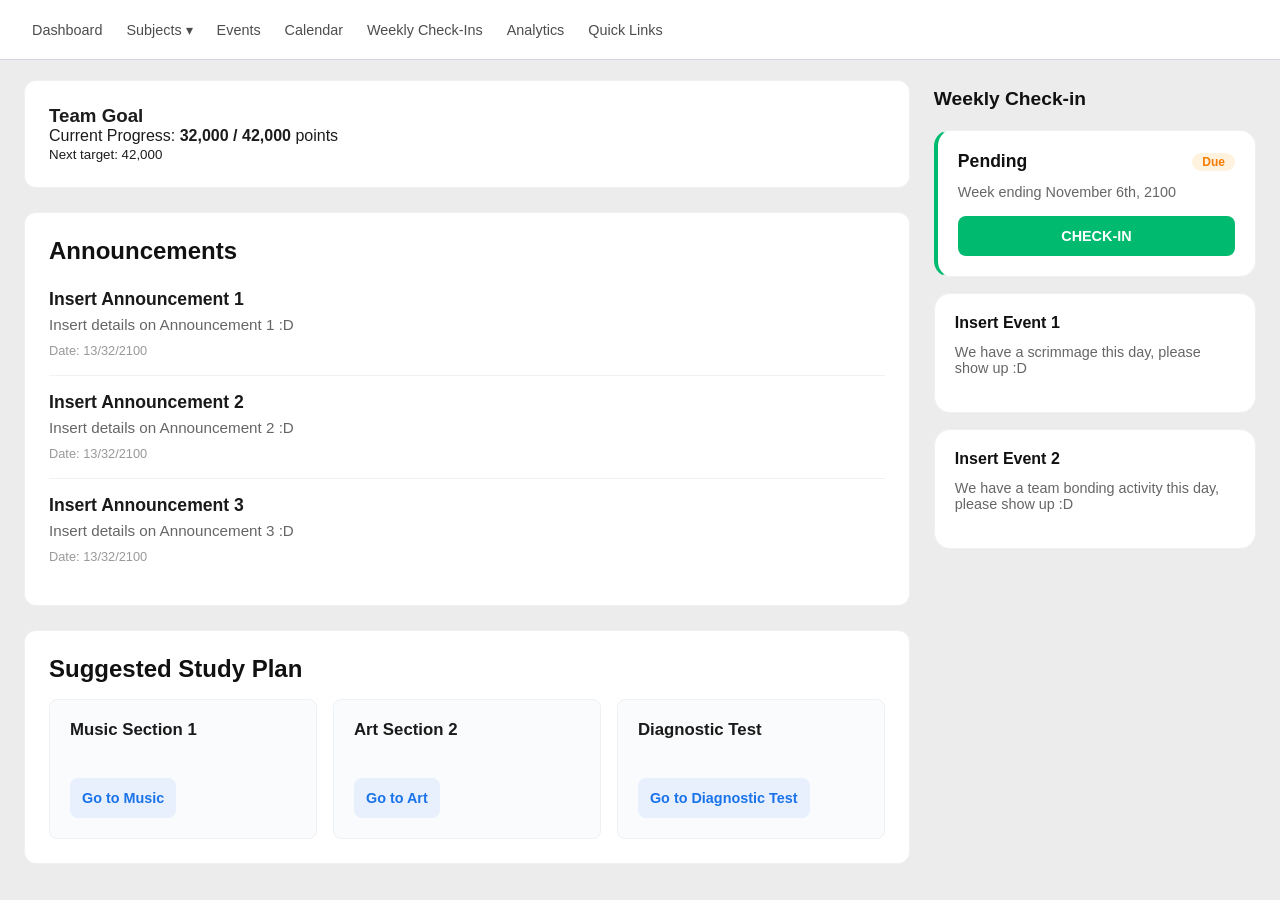
==== html/index.html @ 6cb1272c "first commit" ====
<!DOCTYPE html>
<html lang="en">

<!-- HEADING -->
<head>
    <meta charset="UTF-8">
    <meta name="viewport" content="width=device-width, initial-scale=1.0">
    <title>Acadec Hub - Dashboard</title>
    <link rel="stylesheet" href="../css/main.css">
</head>

<body>
    <!-- NAVIGATION BAR -->
     <nav class="navigationBar">
        <ul class="navigationLists">

            <!-- Pages -->
            <li><a href="index.html" class="onThisPage">Dashboard</a></li> <!-- Current page -->

            <li class="dropdown">
                <a href="#" class="dropdownButton">Subjects ▾</a>
                <div class="dropdownSubjects">
                    <a href="subjects/art.html">Art</a>
                    <a href="subjects/econ.html">Economics</a>
                    <a href="subjects/lit.html">Literature</a>
                    <a href="subjects/math.html">Math</a>
                    <a href="subjects/music.html">Music</a>
                    <a href="subjects/sci.html">Science</a>
                    <a href="subjects/socsci.html">Social Science</a>
                </div>
            </li>

            <!-- Other pages -->
            <li><a href="events.html">Events</a></li>
            <li><a href="calendar.html">Calendar</a></li>
            <li><a href="check-in.html">Weekly Check-Ins</a></li>
            <li><a href="analytics.html">Analytics</a></li>
            <li><a href="quickLinks.html">Quick Links</a></li>
        </ul>
     </nav>

     <!-- MAIN STUFF -->
     <main>

        <section class="mainContent"> <!-- Main content class -->

            <!-- Overall Score Tracker -->
            <div class="teamGoalMarker">
                <h3>Team Goal</h3>
                <p class="goalMarkerText">Current Progress: <b>32,000 / 42,000</b> points</p>
                <p><small>Next target: 42,000</small></p>
            </div>

            <!-- ANNOUNCEMENTS -->
            <section class="announcements">
                <h2>Announcements</h2>

                <!-- Announcement Cards -->
                <div class="announcementCard">
                    <h4>Insert Announcement 1</h4>
                    <p>Insert details on Announcement 1 :D</p>
                    <small>Date: 13/32/2100</small>
                </div>

                <div class="announcementCard">
                    <h4>Insert Announcement 2</h4>
                    <p>Insert details on Announcement 2 :D</p>
                    <small>Date: 13/32/2100</small>
                </div>

                <div class="announcementCard">
                    <h4>Insert Announcement 3</h4>
                    <p>Insert details on Announcement 3 :D</p>
                    <small>Date: 13/32/2100</small>
                </div>

            </section>

            <!-- SUGGESTED THINGS TO DO -->
             <section class="suggestionBoard">
                <h2>Suggested Study Plan</h2>

                <div class="suggestion-cards-container">
                    <section class="suggestionCard">
                        <h3>Music Section 1</h3>
                        <a href="music.html" class="suggestionButton">Go to Music</a>
                    </section>

                    <section class="suggestionCard">
                        <h3>Art Section 2</h3>
                        <a href="art.html" class="suggestionButton">Go to Art</a>
                    </section>

                    <section class="suggestionCard">
                        <h3>Diagnostic Test</h3>
                        <a href="tests.html" class="suggestionButton">Go to Diagnostic Test</a>
                    </section>
                </div>
            </section>
        </section>

        <!-- SIDEBAR -->
        <aside class="sidebar">
            <h2>Weekly Check-in</h2>

            <!-- Sidebar Cards -->
            <section class="checkinSidebarCard"> <!-- Check-in Card -->
                <h3>Pending</h3>
                <p class="sidebarDescription">Week ending November 6th, 2100</p>
                <a href="check-in.html" class="checkInButton">CHECK-IN</a>

            </section>
            
            <!-- Events Cards -->
            <section class="eventSidebarCard">
                <h3>Insert Event 1</h3>
                <p class="sidebarDescription">We have a scrimmage this day, please show up :D</p>
            </section>

            <section class="eventSidebarCard">
                <h3>Insert Event 2</h3>
                <p class="sidebarDescription">We have a team bonding activity this day, please show up :D</p>
            </section>
        </aside>


     </main>

    <!-- Connects JavaScript file -->
     <script src="../js/main.js"></script>


</body>
---- css/main.css ----
:root {
    /* General Main Colors */
    --backgroundColor: #ececec;
    --cardBackgroundColor: #ffffff;
    --textMainColor: #1c1c1c;
    --textSecondaryColor: #4d4d4d;
    --blueColor: #2e7fe8;
    --hoverBlueColor: #0c5fcb;
    --borderColor: #cfd4de;
    --greenBackground: #31984f;
    --greenText: #137333;
}

/* General Reset stuff */
* {
    box-sizing: border-box;
    margin: 0; padding: 0;
    font-family: -apple-system, BlinkMacSystemFont, "Segoe UI", Roboto, Helvetica, Arial, sans-serif;
}

body {
    background-color: var(--backgroundColor);
    color: var(--textMainColor);
    padding: 80px 24px 24px 24px; /* 80 on top, 24 on other sides */
} 

/* General Navigation Bar */
.navigationBar {
    position: fixed; 
    top: 0; 
    left: 0;                           
    width: 100%; 
    height: 60px;                      
    background-color: var(--cardBackgroundColor); 
    border-bottom: 1px solid var(--borderColor); 
    display: flex; 
    justify-content: space-between; /* Space distribution is equal */
    align-items: center;               
    padding: 0 2rem; /* 2rem on both left and right */
    z-index: 1000;
}

/* Navigation List */
.navigationLists {
    display: flex;
    list-style: none; /* No bullet points */
    align-items: center;
    margin: 0; 
    padding: 0; 
    gap: 1.5rem; /* 1.5rem gap between each subject */
}

/* Navigation List Link Aesthetics */
.navigationLists a {
    color: var(--textSecondaryColor);
    font-weight: 500; 
    font-size: 0.9rem; 
    text-decoration: none;
    transition: color 0.2s ease;
}

/* Hovering over certain stuff on navigation bar */
.navigationLists a:hover {
    color: var(--hoverBlueColor);
}

/* Dropdown Menu Stuff */
.dropdown {
    position: relative; 
    display: inline-block; /* Next to others on same line, but has block element properties */
}

.dropdownButton { /* Detects that cursor is the one interacting */
    cursor: pointer;
}

/* Makes it so that the dropdown menu doesn't immediately go away */
.dropdownSubjects::before {
    content: '';
    position: absolute;
    top: -25px; 
    left: 0;
    width: 100%; 
    height: 30px;
    background: transparent;
}

/* Dropdown Subjects (Art, Econ, Lit, etc) */
.dropdownSubjects {
    display: none; 
    position: absolute;
    background: var(--cardBackgroundColor);
    min-width: 200px;
    top: 39px; 
    left: 0;
}

/* Dropdown Subject Text */
.dropdownSubjects a {
    display: block; /* Line breaks */
    color: var(--textMainColor);
    padding: 10px 16px;
}

/* Hovering over subjects */
.dropdownSubjects a:hover {
    background-color: var(--backgroundColor); 
    color: var(--hoverBlueColor);
}

.dropdown:hover .dropdownSubjects {
    display: block; /* Line breaks */
}

/* Main container */
main {
    display: grid; 
    grid-template-columns: 2.75fr 1fr; /* 3:1 ratio of main vs sidebar */
    gap: 24px;
    max-width: 1400px;
    margin: 0 auto;
    align-items: start; /* Line up at top edge */
}

/* Left Content Column */
.mainContent {
    display: flex; 
    flex-direction: column; /* Stacks vertically */
    gap: 24px;
}

/* Main Heading */
.mainContent h2 {
    font-size: 1.5rem; 
    font-weight: 600;
    color: #111111;
    margin-bottom: 16px;
}

/* Content Cards */
.teamGoalMarker, .announcements, .suggestionBoard {
    background: #ffffff;
    border: 1px solid #eef1f4; 
    border-radius: 12px;
    padding: 24px;
}

/* Announcement Cards */
.announcementCard, .quizlet {
    background: #ffffff;
    border-top: 1px solid #f0f2f5;
    padding: 16px 0;
}

.announcementCard:first-of-type { /* Very first announcement card */
    border-top: none; 
    padding-top: 8px;
}

/* Small Heading for Announcement Cards */
.announcementCard h4 { 
    font-size: 1.1rem;
    color: #1a1a1a;
    margin-bottom: 6px;
}

/* Regular text for Announcement Cards */
.announcementCard p {
    font-size: 0.95rem;
    color: #666666;
    margin-bottom: 8px;
}

/* Date/Time text for Announcement Cards */
.announcementCard small {
    color: #999999;
    font-size: 0.8rem;
}

/* Suggestion Board */
.suggestionBoard .suggestion-cards-container {
    display: flex; 
    gap: 16px;
    margin-top: 16px;
}

/* Suggestion Cards */
.suggestionCard {
    flex: 1; 
    display: flex; 
    flex-direction: column; /* Stacks vertically */
    justify-content: space-between; /* Even space between things */
    align-items: flex-start;
    background-color: #fafbfc;
    border: 1px solid #eef1f4; 
    border-radius: 8px;
    padding: 20px; 
    min-height: 140px;
}

/* Suggestion Card Small Heading */
.suggestionCard h3 {
    font-size: 1.05rem;
    color: #1a1a1a;
    margin-bottom: 12px;
}

/* Suggestion Button */
.suggestionButton {
    background-color: #e8f0fe; 
    color: #1a73e8;
    text-align: center; 
    margin-top: auto; /* Aligns button at base */
    display: block; /* Line breaks */
    text-align: center; 
    font-weight: 600; 
    font-size: 0.9rem; 
    text-decoration: none;
    padding: 12px; 
    border-radius: 8px;
    transition: background 0.2s;
}


/* When hovering over suggestion button */
.suggestionButton:hover {
    background-color: #d2e3fc;
}

/* Sidebar Stuff */
.sidebar {
    display: flex; 
    flex-direction: column; /* Stacks vertically */
    gap: 16px; 
    padding-top: 8px;
}

/* Sidebar Font */
.sidebar > h2 {
    font-size: 1.2rem; 
    font-weight: 600;
    color: #111111;
    margin-bottom: 4px;
}

/* Sidebar Cards */
.checkinSidebarCard, .eventSidebarCard, .practiceTestSidebarCard {
    background: #ffffff;
    border: 1px solid #eef1f4; 
    border-radius: 16px;
    padding: 20px;
}

.practiceTestSidebarCard {
    align-items: center;
    border-left: 4px solid #1a73e8;
}


/* Practice Test Text Spacing */
.practiceTestSidebarCard p {
    line-height: 1.5;

}

/* Check-In Card Specifics */
.checkinSidebarCard {
    border-left: 4px solid #00ba70;
}

/* Check in Sidebar Card Header */
.checkinSidebarCard h3 {
    font-size: 1.1rem;
    color: #111111;
    display: flex; 
    justify-content: space-between; /* Spaces evenly */
    align-items: center;
    width: 100%;
}

/* Practice Test Sidebar Card Header */
.practiceTestSidebarCard h3 {
    font-size: 1.1rem;
    color: #111111;
    display: flex; 
    justify-content: space-between; /* Spaces evenly */
    align-items: center;
    width: 100%;

}

/* Tag Style for Check in Sidebar Card */
.checkinSidebarCard h3::after {
    content: 'Due';
    font-size: 0.75rem; 
    font-weight: 600;
    background-color: #fff3e0; 
    color: #f57c00;
    padding: 2px 10px; 
    border-radius: 12px; 
}

/* Sidebar Description */
.sidebarDescription {
    font-size: 0.9rem;
    color: #666666;
    margin: 12px 0 16px 0;
}

/* Check in Button */
.checkInButton {
    display: block; /* Line breaks */
    text-align: center; 
    background-color: #00ba70; 
    color: #ffffff;
    font-weight: 600; 
    font-size: 0.9rem; 
    text-decoration: none;
    padding: 12px; 
    border-radius: 8px;
    transition: background 0.2s;
}

.practiceTestButton {
    margin: 10px 0px
}

/* Check in Button Hovering Over */
.checkInButton:hover {
    background-color: #00a362;
}

/* Upcoming Event Widget Cards */
.eventSidebarCard h3 {
    font-size: 1rem; 
    font-weight: 600;
    color: #111111;
    margin-bottom: 6px;
}

/* Sizing Stuff */
@media (max-width: 900px) { /* If browser window = 900 pixels, grid is single column */
    main {
        grid-template-columns: 1fr;
    }
}

@media (max-width: 600px) { /* If browser window = 600 pixels, everything is lined up */
    .suggestionBoard .suggestion-cards-container {
        flex-direction: column;
    }
}

/* Subject Big Boxes */
.subjectHeading, .notes, .quizletBlock, .gameBlock {
    background: #ffffff;
    border: 1px solid #eef1f4; 
    border-radius: 12px;
    padding: 24px;
}

/* Subject Big Boxes Font */
.subjectHeading p {
    font-size: 1.1rem;
    color: #666666;
    margin-bottom: 8px;
    line-height: 1.0;
}

/* Subject Small Boxes */
.unitStuff, .sectionText, .blooketKahootBlock {
    background: #ffffffc7;
    border: 1px solid #c7c7c7; 
    border-radius: 12px;
    padding: 0 !important;
    margin: 14px;
    overflow: hidden;
}

/* Gap between header for each note box and actual note links */
.sectionText h3 {
    background-color: #e8f0fe;
    color: var(--blueColor);
    padding: 12px 20px;
    margin-bottom: 0;
    font-size: 1.05rem;
    font-weight: 600;
    border-bottom: 1px solid #cfd4de;
}

/* Gap between header for each note box and actual note links */
.unitStuff h3 {
    background-color: #e8f0fe;
    color: var(--blueColor);
    padding: 12px 20px;
    margin-bottom: 0;
    font-size: 1.05rem;
    font-weight: 600;
    border-bottom: 1px solid #cfd4de;
}

.blooketKahootBlock h3 {
    background-color: #e8f0fe;
    color: var(--blueColor);
    padding: 12px 20px;
    margin-bottom: 0;
    font-size: 1.05rem;
    font-weight: 600;
    border-bottom: 1px solid #cfd4de;
}

/* Link Formatting Subjects */
.noteLinkTitle {
    font-size: 1rem;
    line-height: 1.0;
    white-space: nowrap;
    float: left; /* Makes title go to left */
    clear: left; /* New title starts on new line */
}

/* Formatting of box of the notes (resets everything) */
.notesLink {
   display: block;
   overflow: hidden;
   padding: 10px 20px;
}

/* Formatting links in notes box */
.notesLink a {
    float: right; /* Makes links go to the right */
    text-align: right;
    margin-left: 15px;
    margin-bottom: 16px;
    
}

/* Bolded line formatting */
.notesLink br {
    display: block !important;
    clear: both;
}

/* Remove bottom spacing from each note box */
.notesLink span:last-of-type ~ a {
    margin-bottom: 0;
}

/* Gap between quizlet title and actual quizlet */
.quizlet h3 {
    margin-bottom: 10px;
}

/* Gap between actual quizlet and link */
.quizletLink {
    margin-top: 10px;
}
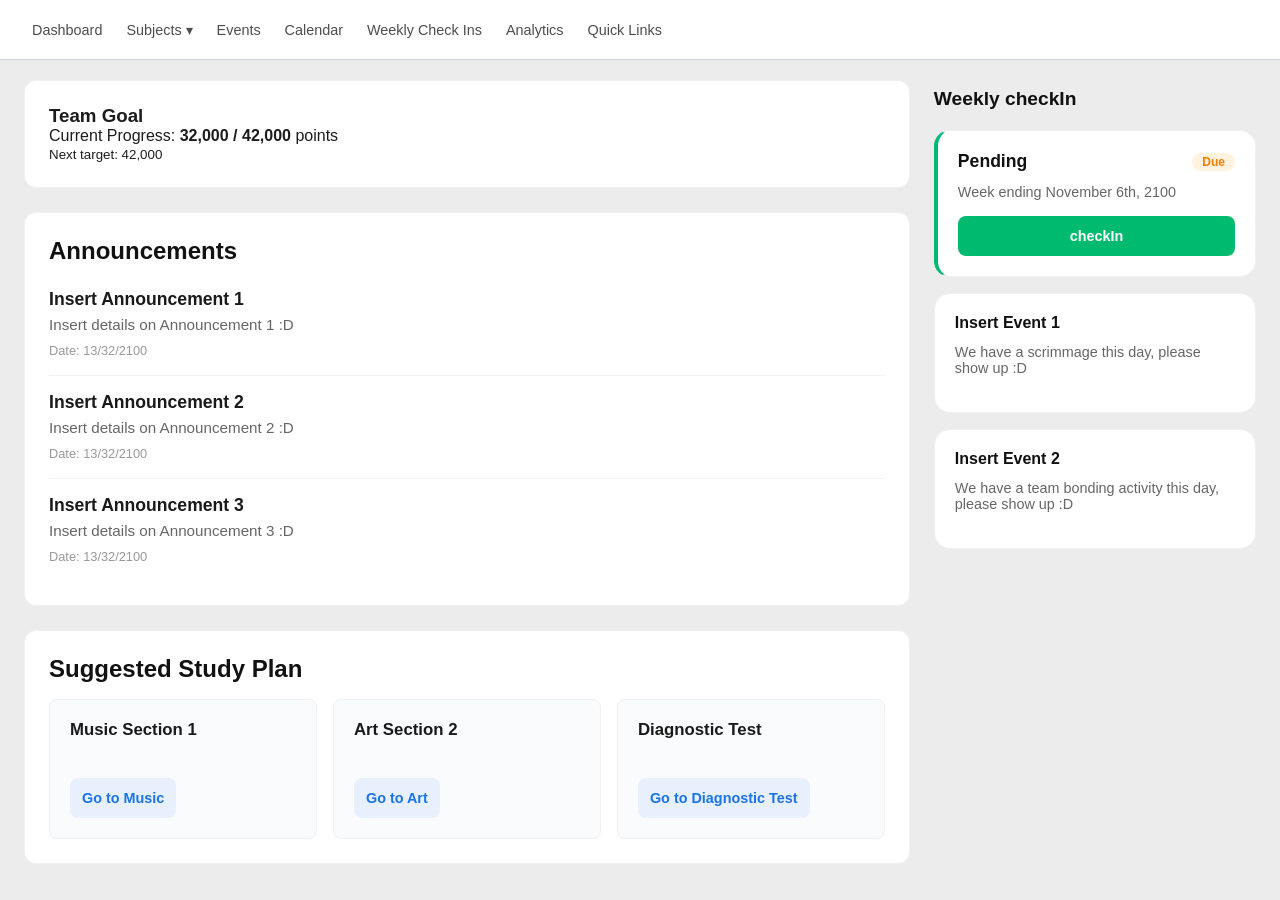
==== commit d26669fe: "js fixes + check in" ====
--- a/html/index.html
+++ b/html/index.html
@@ -33,7 +33,7 @@
             <!-- Other pages -->
             <li><a href="events.html">Events</a></li>
             <li><a href="calendar.html">Calendar</a></li>
-            <li><a href="check-in.html">Weekly Check-Ins</a></li>
+            <li><a href="checkIn.html">Weekly Check Ins</a></li>
             <li><a href="analytics.html">Analytics</a></li>
             <li><a href="quickLinks.html">Quick Links</a></li>
         </ul>
@@ -101,13 +101,13 @@
 
         <!-- SIDEBAR -->
         <aside class="sidebar">
-            <h2>Weekly Check-in</h2>
+            <h2>Weekly checkIn</h2>
 
             <!-- Sidebar Cards -->
-            <section class="checkinSidebarCard"> <!-- Check-in Card -->
+            <section class="checkinSidebarCard"> <!-- checkIn Card -->
                 <h3>Pending</h3>
                 <p class="sidebarDescription">Week ending November 6th, 2100</p>
-                <a href="check-in.html" class="checkInButton">CHECK-IN</a>
+                <a href="checkIn.html" class="checkInButton">checkIn</a>
 
             </section>
             
@@ -127,8 +127,7 @@
      </main>
 
     <!-- Connects JavaScript file -->
-     <script src="../js/main.js"></script>
-
+    <script src="../java/main.js"></script>
 
 </body>
 
--- a/css/main.css
+++ b/css/main.css
@@ -454,3 +454,117 @@
 .quizletLink {
     margin-top: 10px;
 }
+
+/* Check in Section (NOT FORM) */
+.checkInFormAesthetics {
+    background: #ffffff;
+    border: 1px solid #eef1f4; 
+    border-radius: 12px;
+    padding: 24px;
+}
+
+/* Headings for Check */
+.checkInFormAesthetics h3 {
+    font-size: 1.05rem;
+    color: #1a1a1a;
+    margin-bottom: 15px;
+    padding-bottom: 3px;
+    padding-top: 15px;
+    border-top: 1px solid #f0f2f5;
+}
+
+
+.weeklyFormIndividualAspects h4 {
+    font-size: 1rem;
+    color: #1a1a1a;
+    padding-bottom: 10px;
+    padding-top: 3px;
+}
+
+.checkInFormAesthetics h3:first-of-type { /* Very first announcement card */
+    border-top: none;
+    padding-top: 4px;
+}
+
+.weeklyFormIndividualAspects {
+    margin-bottom: 10px;
+}
+
+/* Text field input on weekly check ins */
+.weeklyFormIndividualAspects input[type="text"] {
+    width: 100%;
+    max-width: 500px;
+    height: 40px;
+    padding: 12px;
+    border: 1px solid #cfd4de;
+    border-radius: 8px;
+    font-size: 0.95rem;
+}
+
+/* Adjustmenets to slider */
+.slider {
+    display: flex;
+    align-items: center;
+    gap: 10px;
+    padding-bottom: 3px;
+}
+
+/* Adjustmenets to actual slider */
+.actualSlider {
+    appearance: none;
+    height: 6px;
+    background: #cacaca;
+    border-radius: 4px;
+    width: 250px;
+}
+
+/* Make slide ball big */
+.actualSlider::-webkit-slider-thumb {
+    width: 25px;
+    height: 25px;
+}
+
+/* Displaying number on slider */
+#hoursDisplayed, #artConfidenceDisplay, #econConfidenceDisplay, #litConfidenceDisplay, #mathConfidenceDisplay, #musicConfidenceDisplay, #sciConfidenceDisplay, #socsciConfidenceDisplay {
+    font-size: 0.95rem;
+    font-weight: 600;
+}
+
+/* Practice Test Inputting Card */
+.testCard {
+    display: flex;
+    gap: 12px;
+    align-items: center;
+    border: 1px solid #cfd4de;
+    border-radius: 8px;
+    padding: 12px 16px;
+    width: 675px;
+    margin-top: 16px;
+}
+
+/* Input boxes practice tests */
+.typeOfTest, .testSubject, .testSection, .testScore {
+    height: 30px;
+    padding: 0 6px;
+    border: 1px solid #cfd4de;
+    border-radius: 6px;
+}
+
+/* Input boxes practice tests */
+.removeTestButton {
+    height: 30px;
+    padding: 0 6px;
+    border: 1px solid #cecece;
+    border-radius: 6px;
+    width: 100px;
+}
+
+/* Add practice test button */
+.addPracticeTestButton {
+    height: 30px;
+    padding: 0 6px;
+    border: 1px solid #cecece;
+    border-radius: 6px;
+    width: 150px;
+
+}
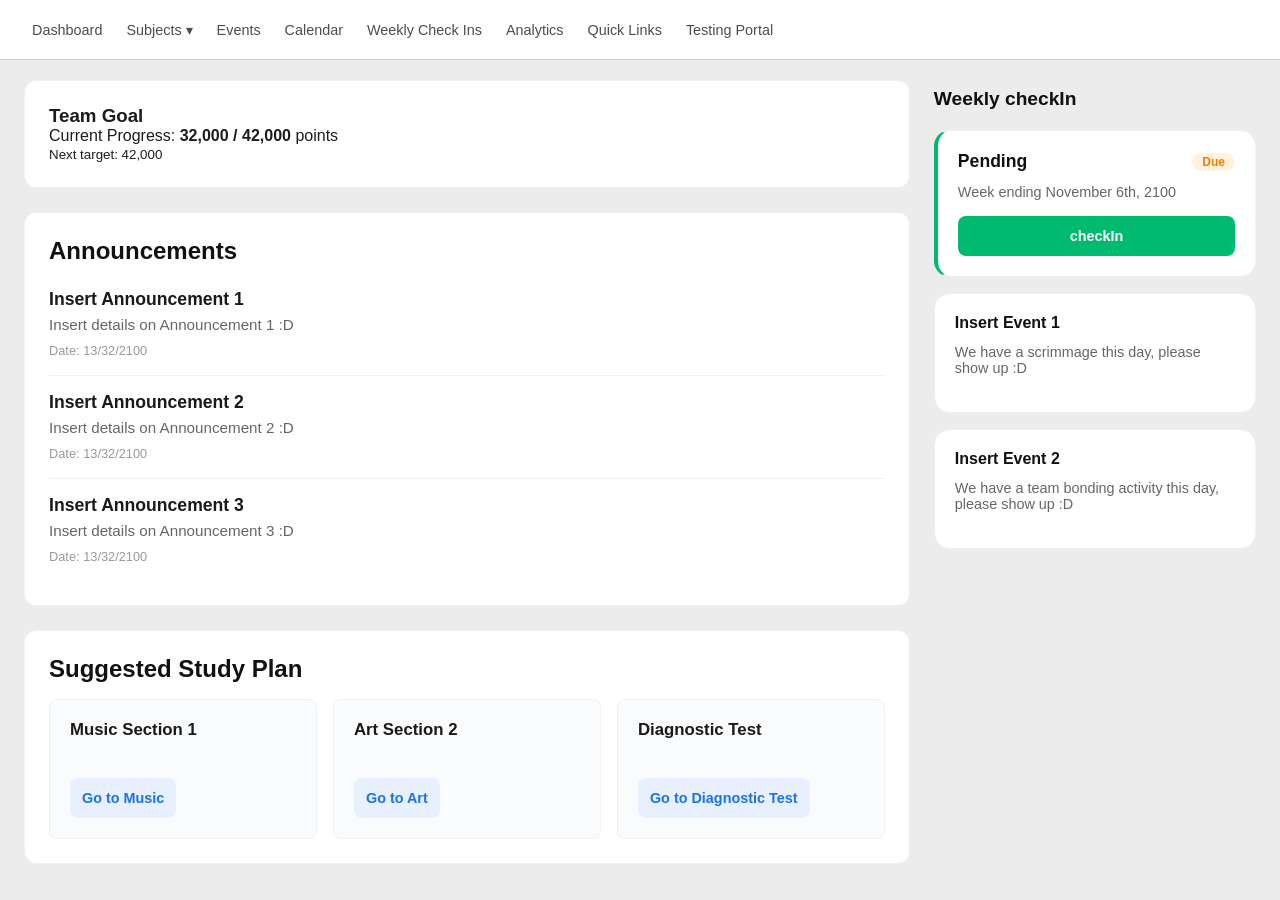
==== commit e027190d: "added tests to navbar and test page" ====
--- a/html/index.html
+++ b/html/index.html
@@ -36,6 +36,7 @@
             <li><a href="checkIn.html">Weekly Check Ins</a></li>
             <li><a href="analytics.html">Analytics</a></li>
             <li><a href="quickLinks.html">Quick Links</a></li>
+            <li><a href="tests.html"> Testing Portal</a></li>
         </ul>
      </nav>
 
--- a/css/main.css
+++ b/css/main.css
@@ -218,14 +218,22 @@
     text-decoration: none;
     padding: 12px; 
     border-radius: 8px;
+}
+
+.testingButtonActual {
+    display: inline-block;
+    margin-top: 5px;
+    text-align: center; 
+    background-color: #e8f0fe; 
+    color: #1a73e8;
+    font-weight: 600; 
+    font-size: 0.9rem; 
+    text-decoration: none;
+    padding: 12px; 
+    border-radius: 8px;
     transition: background 0.2s;
 }
 
-
-/* When hovering over suggestion button */
-.suggestionButton:hover {
-    background-color: #d2e3fc;
-}
 
 /* Sidebar Stuff */
 .sidebar {
@@ -325,6 +333,10 @@
     margin: 10px 0px
 }
 
+.testingButton {
+    margin: 10px 0px
+}
+
 /* Check in Button Hovering Over */
 .checkInButton:hover {
     background-color: #00a362;
@@ -567,4 +579,20 @@
     border-radius: 6px;
     width: 150px;
 
-}+}
+
+/* Individual Aspects of Taking Practice Test */
+.practiceTestFormIndividual {
+    margin-bottom: 20px;
+    width: 100%;
+    max-width: 500px;
+}
+
+#practiceTestForm select.practiceTestFormIndividual {
+    height: 40px;
+    padding: 0 14px;
+    font-size: 0.90rem;
+    border: 1px solid #cfd4de;
+    border-radius: 8px;
+}
+
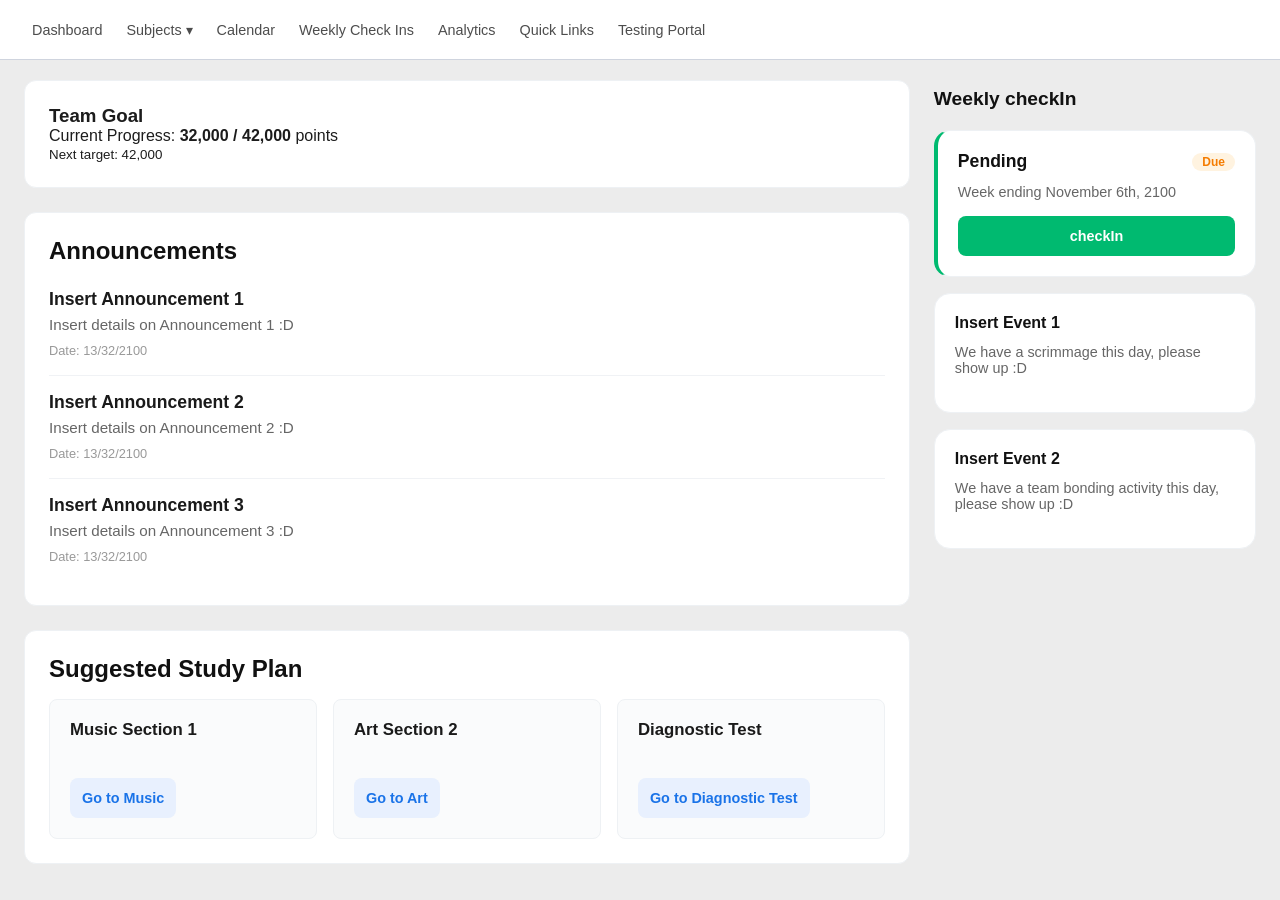
==== commit 16a1d9e5: "edited nav bar + started analytics" ====
--- a/html/index.html
+++ b/html/index.html
@@ -31,7 +31,6 @@
             </li>
 
             <!-- Other pages -->
-            <li><a href="events.html">Events</a></li>
             <li><a href="calendar.html">Calendar</a></li>
             <li><a href="checkIn.html">Weekly Check Ins</a></li>
             <li><a href="analytics.html">Analytics</a></li>
--- a/css/main.css
+++ b/css/main.css
@@ -1,5 +1,7 @@
+/* GENERAL STUFF */
+
+/* General Main Colors */
 :root {
-    /* General Main Colors */
     --backgroundColor: #ececec;
     --cardBackgroundColor: #ffffff;
     --textMainColor: #1c1c1c;
@@ -11,7 +13,7 @@
     --greenText: #137333;
 }
 
-/* General Reset stuff */
+/* General Resetting Stuff */
 * {
     box-sizing: border-box;
     margin: 0; padding: 0;
@@ -21,8 +23,10 @@
 body {
     background-color: var(--backgroundColor);
     color: var(--textMainColor);
-    padding: 80px 24px 24px 24px; /* 80 on top, 24 on other sides */
+    padding: 80px 24px 24px 24px;
 } 
+
+/* NAVIGATION */
 
 /* General Navigation Bar */
 .navigationBar {
@@ -34,13 +38,13 @@
     background-color: var(--cardBackgroundColor); 
     border-bottom: 1px solid var(--borderColor); 
     display: flex; 
-    justify-content: space-between; /* Space distribution is equal */
+    justify-content: space-between;
     align-items: center;               
-    padding: 0 2rem; /* 2rem on both left and right */
+    padding: 0 2rem;
     z-index: 1000;
 }
 
-/* Navigation List */
+/* Navigation Lists */
 .navigationLists {
     display: flex;
     list-style: none; /* No bullet points */
@@ -59,12 +63,12 @@
     transition: color 0.2s ease;
 }
 
-/* Hovering over certain stuff on navigation bar */
 .navigationLists a:hover {
     color: var(--hoverBlueColor);
 }
 
-/* Dropdown Menu Stuff */
+/* NAVIGATION DROPDOWN STUFF */
+
 .dropdown {
     position: relative; 
     display: inline-block; /* Next to others on same line, but has block element properties */
@@ -112,7 +116,8 @@
     display: block; /* Line breaks */
 }
 
-/* Main container */
+
+/* MAIN STUFF */
 main {
     display: grid; 
     grid-template-columns: 2.75fr 1fr; /* 3:1 ratio of main vs sidebar */
@@ -137,6 +142,8 @@
     margin-bottom: 16px;
 }
 
+/* ORGANIZE THESE LATER */
+
 /* Content Cards */
 .teamGoalMarker, .announcements, .suggestionBoard {
     background: #ffffff;
@@ -176,6 +183,94 @@
     color: #999999;
     font-size: 0.8rem;
 }
+
+/* Analysis General Cards */
+.subjectsPredicted, .testData, .projectedOverall {
+    border-top: 1px solid #f0f2f5;
+    padding: 16px 0;
+    margin-bottom: 12px;
+
+}
+
+.projectedOverall {
+    text-align: center;
+}
+
+.subjectsPredicted, .testData {
+    font-size: 1.05rem;
+    color: #1a1a1a;
+    margin-bottom: 12px;
+
+}
+
+.analyticsMain h3 {
+    font-size: 1.1rem;
+    font-weight: 600;
+    margin-bottom: 16px;
+}
+
+.projectedOverall h2 {
+    margin-bottom: 12px;
+    
+}
+
+.projectedOverall h1 {
+    color: #0c5fcb;
+    font-weight: 800;
+    font-size: 3rem;
+}
+
+/* Analytics Table */
+table {
+    width: 100%;
+    border-collapse: collapse;
+    margin-top: 20px;
+}
+
+table th {
+    padding: 6px 0px;
+    font-size: 0.95rem;
+    text-align: left;
+    border-bottom: 1px solid #f0f2f5;
+}
+
+table td {
+    padding: 5px 1px;
+    font-size: 0.95rem;
+    text-align: left;
+    border-bottom: 1px solid #f0f2f5;
+}
+
+/* Progress Bar for Analytics */
+.progressBar {
+    width: 150px;
+    height: 15px;
+    background-color: #ececec;
+    border-radius: 4px;
+    display: inline-flex;
+    align-items: center;
+}
+
+.progressBarFilled {
+    background: #0c5fcb;
+    border-radius: 4px;
+    height: 100%;
+    display: flex;
+    align-items: center;
+}
+
+tr:nth-of-type(2) .progressBarFilled { width: 96%; }
+tr:nth-of-type(3) .progressBarFilled { width: 90%; }
+tr:nth-of-type(4) .progressBarFilled { width: 90%; }
+tr:nth-of-type(5) .progressBarFilled { width: 83%; }
+tr:nth-of-type(6) .progressBarFilled { width: 94%; }
+tr:nth-of-type(7) .progressBarFilled { width: 94%; }
+tr:nth-of-type(8) .progressBarFilled { width: 90%; }
+tr:nth-of-type(9) .progressBarFilled { width: 80%; }
+tr:nth-of-type(10) .progressBarFilled { width: 93%; }
+tr:nth-of-type(11) .progressBarFilled { width: 94%; }
+tr:nth-of-type(12) .progressBarFilled { width: 90%; }
+
 
 /* Suggestion Board */
 .suggestionBoard .suggestion-cards-container {
@@ -364,7 +459,7 @@
 }
 
 /* Subject Big Boxes */
-.subjectHeading, .notes, .quizletBlock, .gameBlock {
+.subjectHeading, .notes, .quizletBlock, .gameBlock, .analyticsMain {
     background: #ffffff;
     border: 1px solid #eef1f4; 
     border-radius: 12px;
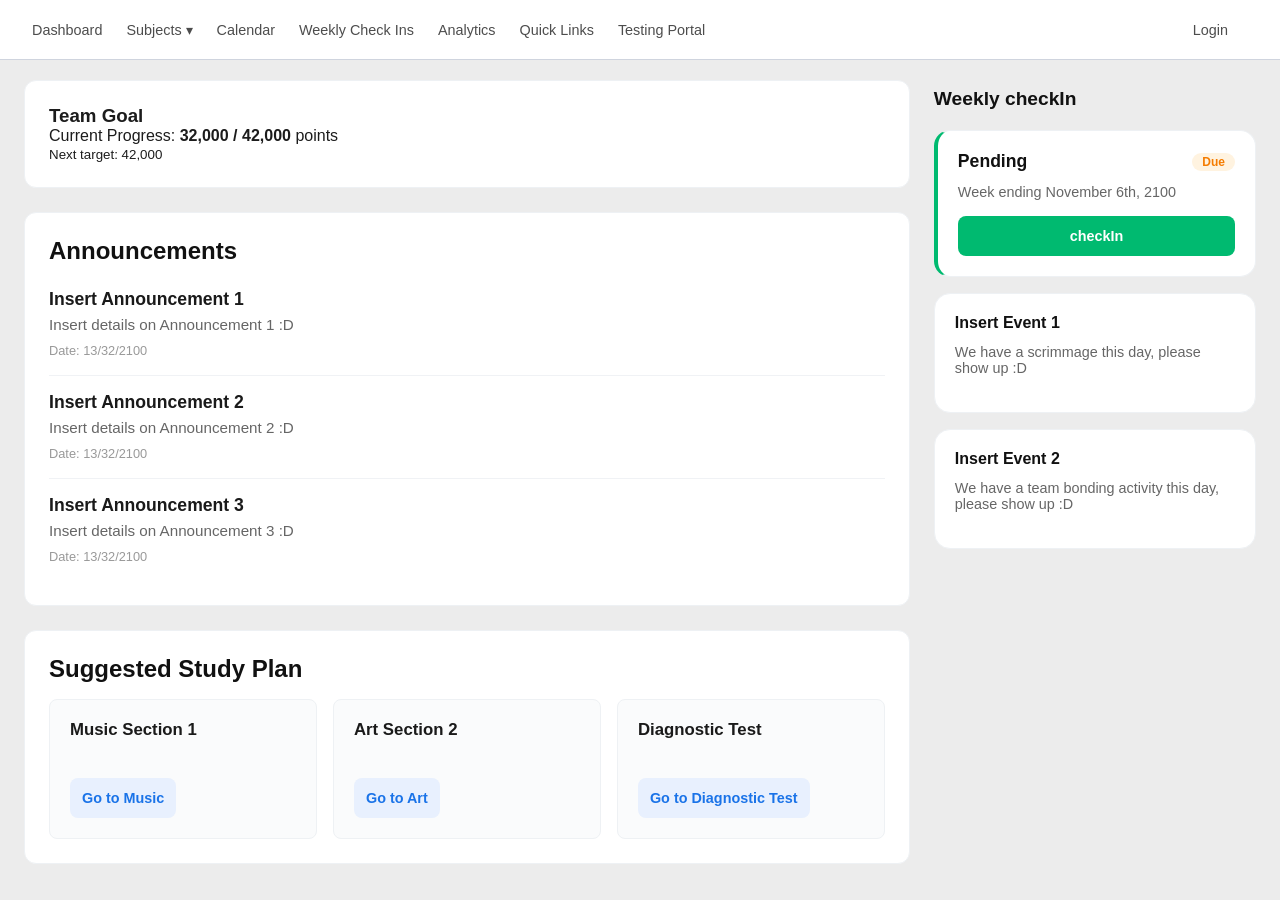
==== commit 078db598: "added basic login stuff" ====
--- a/html/index.html
+++ b/html/index.html
@@ -36,6 +36,9 @@
             <li><a href="analytics.html">Analytics</a></li>
             <li><a href="quickLinks.html">Quick Links</a></li>
             <li><a href="tests.html"> Testing Portal</a></li>
+
+            <!-- Login -->
+            <li class="loginStuff"><a href="#" id="loginButton"> Login</a></li>
         </ul>
      </nav>
 
--- a/css/main.css
+++ b/css/main.css
@@ -49,6 +49,7 @@
     display: flex;
     list-style: none; /* No bullet points */
     align-items: center;
+    width: 100%;
     margin: 0; 
     padding: 0; 
     gap: 1.5rem; /* 1.5rem gap between each subject */
@@ -484,6 +485,9 @@
     overflow: hidden;
 }
 
+
+
+
 /* Gap between header for each note box and actual note links */
 .sectionText h3 {
     background-color: #e8f0fe;
@@ -516,6 +520,8 @@
     border-bottom: 1px solid #cfd4de;
 }
 
+
+
 /* Link Formatting Subjects */
 .noteLinkTitle {
     font-size: 1rem;
@@ -568,6 +574,14 @@
     border: 1px solid #eef1f4; 
     border-radius: 12px;
     padding: 24px;
+}
+
+.practiceTestAesthetics {
+    background: #ffffff;
+    border: 1px solid #eef1f4; 
+    border-radius: 12px;
+    padding: 24px;
+    margin-bottom: 10px;
 }
 
 /* Headings for Check */
@@ -580,6 +594,18 @@
     border-top: 1px solid #f0f2f5;
 }
 
+.practiceTestAesthetics h3 {
+    font-size: 1.05rem;
+    color: #1a1a1a;
+    margin-bottom: 15px;
+    padding-bottom: 3px;
+    padding-top: 15px;
+    border-top: 1px solid #f0f2f5;
+}
+
+.questionBlock {
+    margin-bottom: 10px;
+}
 
 .weeklyFormIndividualAspects h4 {
     font-size: 1rem;
@@ -691,3 +717,8 @@
     border-radius: 8px;
 }
 
+/* Login Stuff */
+.loginStuff {
+    margin-left: auto;
+    padding-right: 20px;
+}
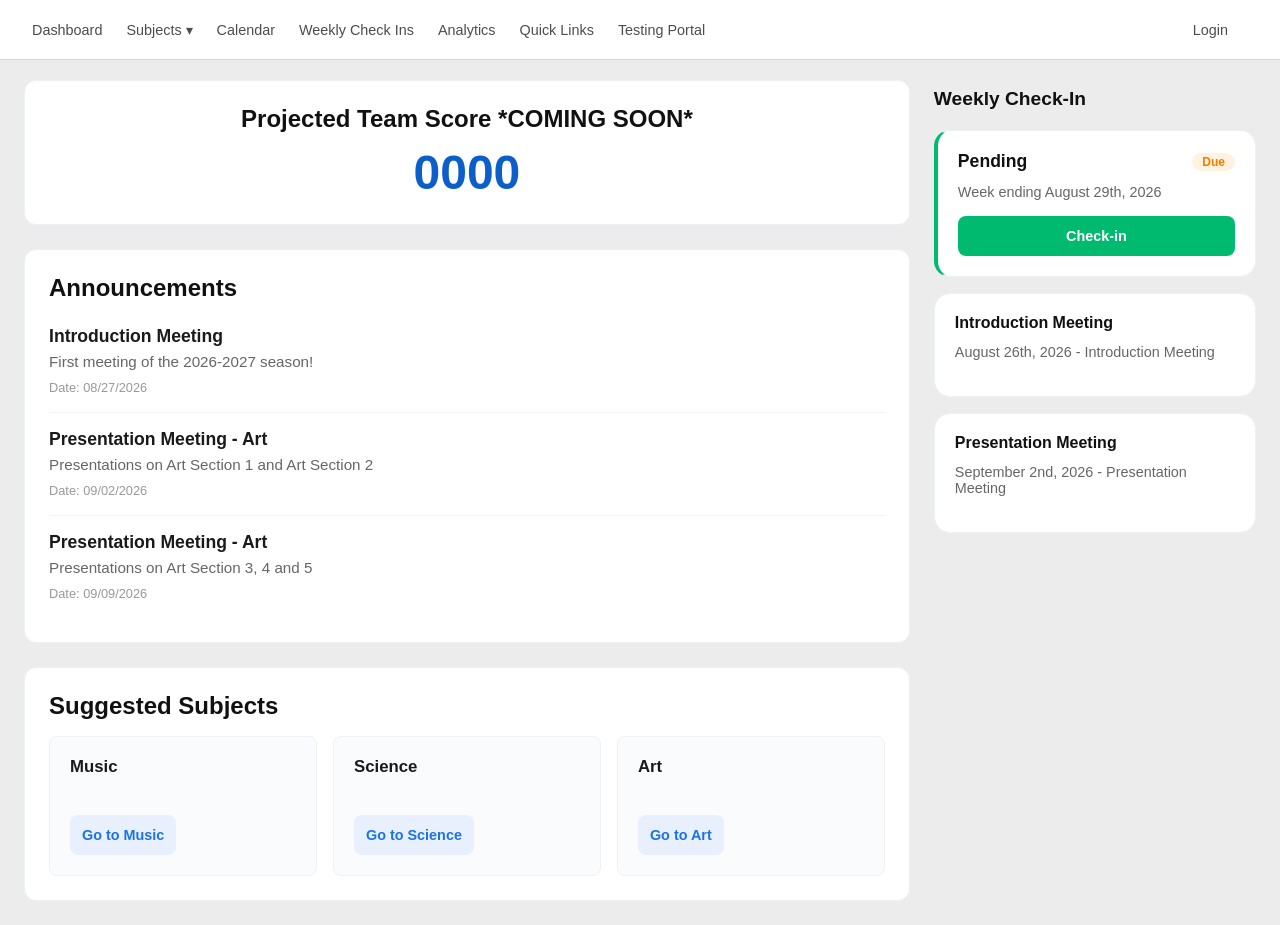
==== commit 401d3330: "housekeeping (making it prettier)" ====
--- a/html/index.html
+++ b/html/index.html
@@ -49,9 +49,10 @@
 
             <!-- Overall Score Tracker -->
             <div class="teamGoalMarker">
-                <h3>Team Goal</h3>
-                <p class="goalMarkerText">Current Progress: <b>32,000 / 42,000</b> points</p>
-                <p><small>Next target: 42,000</small></p>
+                <section class="projectedOverallWithoutBorder">
+                    <h2>Projected Team Score *COMING SOON*</h2>
+                    <h1 id="teamScoreDisplay">0000</h1>
+                </section>
             </div>
 
             <!-- ANNOUNCEMENTS -->
@@ -60,43 +61,43 @@
 
                 <!-- Announcement Cards -->
                 <div class="announcementCard">
-                    <h4>Insert Announcement 1</h4>
-                    <p>Insert details on Announcement 1 :D</p>
-                    <small>Date: 13/32/2100</small>
+                    <h4>Introduction Meeting</h4>
+                    <p>First meeting of the 2026-2027 season!</p>
+                    <small>Date: 08/27/2026</small>
                 </div>
 
                 <div class="announcementCard">
-                    <h4>Insert Announcement 2</h4>
-                    <p>Insert details on Announcement 2 :D</p>
-                    <small>Date: 13/32/2100</small>
+                    <h4>Presentation Meeting - Art</h4>
+                    <p>Presentations on Art Section 1 and Art Section 2</p>
+                    <small>Date: 09/02/2026</small>
                 </div>
 
                 <div class="announcementCard">
-                    <h4>Insert Announcement 3</h4>
-                    <p>Insert details on Announcement 3 :D</p>
-                    <small>Date: 13/32/2100</small>
+                    <h4>Presentation Meeting - Art</h4>
+                    <p>Presentations on Art Section 3, 4 and 5</p>
+                    <small>Date: 09/09/2026</small>
                 </div>
 
             </section>
 
             <!-- SUGGESTED THINGS TO DO -->
              <section class="suggestionBoard">
-                <h2>Suggested Study Plan</h2>
+                <h2>Suggested Subjects</h2>
 
                 <div class="suggestion-cards-container">
                     <section class="suggestionCard">
-                        <h3>Music Section 1</h3>
-                        <a href="music.html" class="suggestionButton">Go to Music</a>
+                        <h3>Music</h3>
+                        <a href="subjects/music.html" class="suggestionButton">Go to Music</a>
                     </section>
 
                     <section class="suggestionCard">
-                        <h3>Art Section 2</h3>
-                        <a href="art.html" class="suggestionButton">Go to Art</a>
+                        <h3>Science</h3>
+                        <a href="subjects/sci.html" class="suggestionButton">Go to Science</a>
                     </section>
 
                     <section class="suggestionCard">
-                        <h3>Diagnostic Test</h3>
-                        <a href="tests.html" class="suggestionButton">Go to Diagnostic Test</a>
+                        <h3>Art</h3>
+                        <a href="subjects/art.html" class="suggestionButton">Go to Art</a>
                     </section>
                 </div>
             </section>
@@ -104,25 +105,25 @@
 
         <!-- SIDEBAR -->
         <aside class="sidebar">
-            <h2>Weekly checkIn</h2>
+            <h2>Weekly Check-In</h2>
 
             <!-- Sidebar Cards -->
             <section class="checkinSidebarCard"> <!-- checkIn Card -->
                 <h3>Pending</h3>
-                <p class="sidebarDescription">Week ending November 6th, 2100</p>
-                <a href="checkIn.html" class="checkInButton">checkIn</a>
+                <p class="sidebarDescription">Week ending August 29th, 2026</p>
+                <a href="checkIn.html" class="checkInButton">Check-in</a>
 
             </section>
             
             <!-- Events Cards -->
             <section class="eventSidebarCard">
-                <h3>Insert Event 1</h3>
-                <p class="sidebarDescription">We have a scrimmage this day, please show up :D</p>
+                <h3>Introduction Meeting</h3>
+                <p class="sidebarDescription">August 26th, 2026 - Introduction Meeting</p>
             </section>
 
             <section class="eventSidebarCard">
-                <h3>Insert Event 2</h3>
-                <p class="sidebarDescription">We have a team bonding activity this day, please show up :D</p>
+                <h3>Presentation Meeting</h3>
+                <p class="sidebarDescription">September 2nd, 2026 - Presentation Meeting</p>
             </section>
         </aside>
 
--- a/css/main.css
+++ b/css/main.css
@@ -197,6 +197,11 @@
     text-align: center;
 }
 
+.projectedOverallWithoutBorder {
+    text-align: center;
+
+}
+
 .subjectsPredicted, .testData {
     font-size: 1.05rem;
     color: #1a1a1a;
@@ -215,10 +220,22 @@
     
 }
 
+.projectedOverallWithoutBorder h2 {
+    margin-bottom: 12px;
+
+}
+
 .projectedOverall h1 {
     color: #0c5fcb;
     font-weight: 800;
     font-size: 3rem;
+}
+
+.projectedOverallWithoutBorder h1 {
+    color: #0c5fcb;
+    font-weight: 800;
+    font-size: 3rem;
+
 }
 
 /* Analytics Table */
@@ -694,12 +711,14 @@
 
 /* Add practice test button */
 .addPracticeTestButton {
-    height: 30px;
-    padding: 0 6px;
-    border: 1px solid #cecece;
-    border-radius: 6px;
-    width: 150px;
-
+    background-color: #e8f0fe;
+    color: #1a73e8;
+    border: none;
+    font-weight: 600;
+    font-size: 0.9rem;
+    padding: 12px;
+    border-radius: 8px;
+    cursor: pointer;
 }
 
 /* Individual Aspects of Taking Practice Test */
